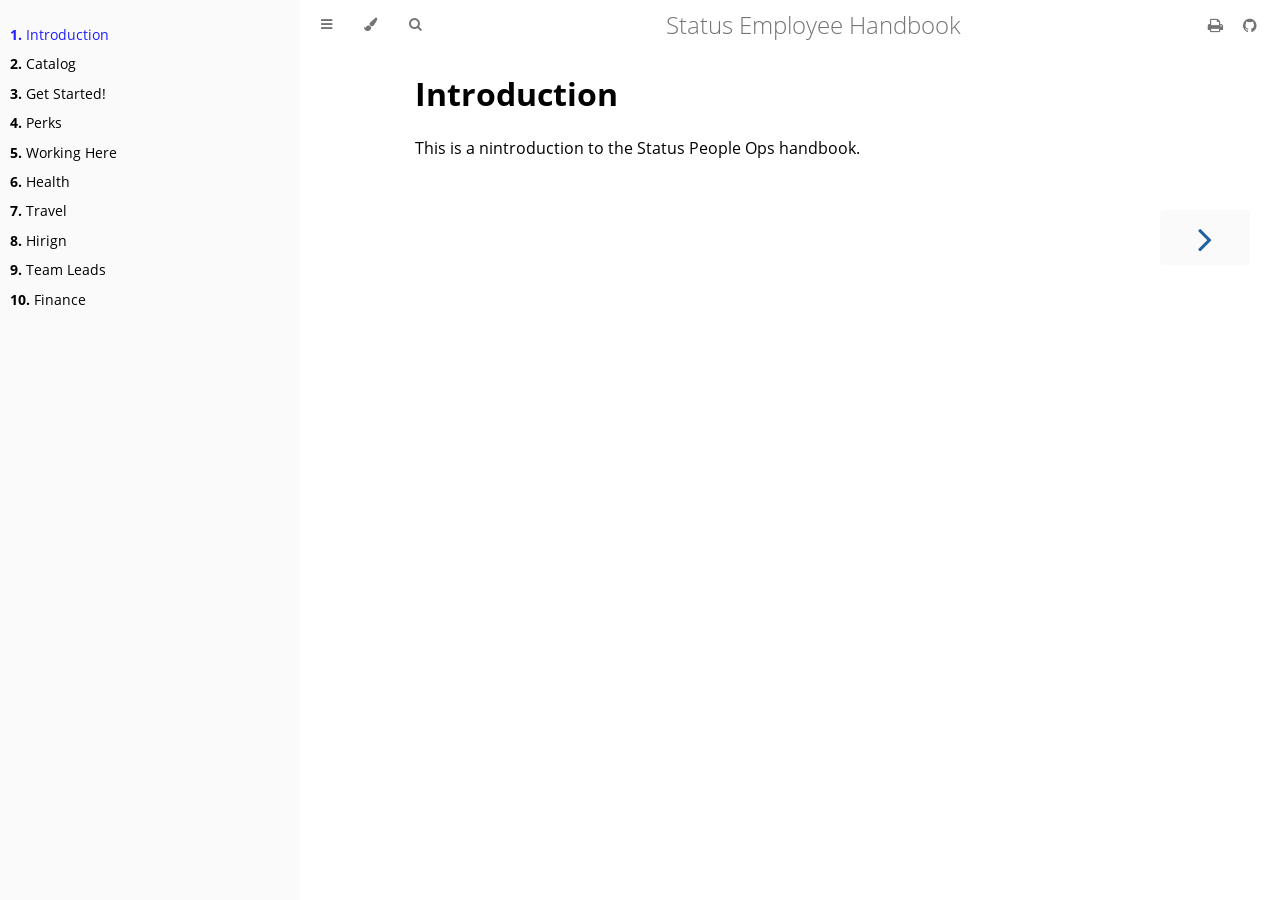
==== index.html @ 5871fd59 "Update documentation" ====
<!DOCTYPE HTML>
<html lang="en" class="sidebar-visible no-js light">
    <head>
        <!-- Book generated using mdBook -->
        <meta charset="UTF-8">
        <title>Introduction - Status Employee Handbook</title>
                

        <!-- Custom HTML head -->
        

        <meta content="text/html; charset=utf-8" http-equiv="Content-Type">
        <meta name="description" content="">
        <meta name="viewport" content="width=device-width, initial-scale=1">
        <meta name="theme-color" content="#ffffff" />

                <link rel="icon" href="favicon.svg">
                        <link rel="shortcut icon" href="favicon.png">
                <link rel="stylesheet" href="css/variables.css">
        <link rel="stylesheet" href="css/general.css">
        <link rel="stylesheet" href="css/chrome.css">
                <link rel="stylesheet" href="css/print.css" media="print">
        
        <!-- Fonts -->
        <link rel="stylesheet" href="FontAwesome/css/font-awesome.css">
                <link rel="stylesheet" href="fonts/fonts.css">
        
        <!-- Highlight.js Stylesheets -->
        <link rel="stylesheet" href="highlight.css">
        <link rel="stylesheet" href="tomorrow-night.css">
        <link rel="stylesheet" href="ayu-highlight.css">

        <!-- Custom theme stylesheets -->
                <link rel="stylesheet" href="custom.css">
        
            </head>
    <body>
        <!-- Provide site root to javascript -->
        <script type="text/javascript">
            var path_to_root = "";
            var default_theme = window.matchMedia("(prefers-color-scheme: dark)").matches ? "navy" : "light";
        </script>

        <!-- Work around some values being stored in localStorage wrapped in quotes -->
        <script type="text/javascript">
            try {
                var theme = localStorage.getItem('mdbook-theme');
                var sidebar = localStorage.getItem('mdbook-sidebar');

                if (theme.startsWith('"') && theme.endsWith('"')) {
                    localStorage.setItem('mdbook-theme', theme.slice(1, theme.length - 1));
                }

                if (sidebar.startsWith('"') && sidebar.endsWith('"')) {
                    localStorage.setItem('mdbook-sidebar', sidebar.slice(1, sidebar.length - 1));
                }
            } catch (e) { }
        </script>

        <!-- Set the theme before any content is loaded, prevents flash -->
        <script type="text/javascript">
            var theme;
            try { theme = localStorage.getItem('mdbook-theme'); } catch(e) { }
            if (theme === null || theme === undefined) { theme = default_theme; }
            var html = document.querySelector('html');
            html.classList.remove('no-js')
            html.classList.remove('light')
            html.classList.add(theme);
            html.classList.add('js');
        </script>

        <!-- Hide / unhide sidebar before it is displayed -->
        <script type="text/javascript">
            var html = document.querySelector('html');
            var sidebar = 'hidden';
            if (document.body.clientWidth >= 1080) {
                try { sidebar = localStorage.getItem('mdbook-sidebar'); } catch(e) { }
                sidebar = sidebar || 'visible';
            }
            html.classList.remove('sidebar-visible');
            html.classList.add("sidebar-" + sidebar);
        </script>

        <nav id="sidebar" class="sidebar" aria-label="Table of contents">
            <div class="sidebar-scrollbox">
                <ol class="chapter"><li class="chapter-item expanded "><a href="index.html" class="active"><strong aria-hidden="true">1.</strong> Introduction</a></li><li class="chapter-item expanded "><a href="catalog.html"><strong aria-hidden="true">2.</strong> Catalog</a></li><li class="chapter-item expanded "><a href="get-started/index.html"><strong aria-hidden="true">3.</strong> Get Started!</a></li><li class="chapter-item expanded "><a href="perks/index.html"><strong aria-hidden="true">4.</strong> Perks</a></li><li class="chapter-item expanded "><a href="working-here/index.html"><strong aria-hidden="true">5.</strong> Working Here</a></li><li class="chapter-item expanded "><a href="health/index.html"><strong aria-hidden="true">6.</strong> Health</a></li><li class="chapter-item expanded "><a href="travel/index.html"><strong aria-hidden="true">7.</strong> Travel</a></li><li class="chapter-item expanded "><a href="hiring/index.html"><strong aria-hidden="true">8.</strong> Hirign</a></li><li class="chapter-item expanded "><a href="team-leads/index.html"><strong aria-hidden="true">9.</strong> Team Leads</a></li><li class="chapter-item expanded "><a href="finance/index.html"><strong aria-hidden="true">10.</strong> Finance</a></li></ol>            </div>
            <div id="sidebar-resize-handle" class="sidebar-resize-handle"></div>
        </nav>

        <div id="page-wrapper" class="page-wrapper">

            <div class="page">
                
                <div id="menu-bar-hover-placeholder"></div>
                <div id="menu-bar" class="menu-bar sticky bordered">
                    <div class="left-buttons">
                        <button id="sidebar-toggle" class="icon-button" type="button" title="Toggle Table of Contents" aria-label="Toggle Table of Contents" aria-controls="sidebar">
                            <i class="fa fa-bars"></i>
                        </button>
                        <button id="theme-toggle" class="icon-button" type="button" title="Change theme" aria-label="Change theme" aria-haspopup="true" aria-expanded="false" aria-controls="theme-list">
                            <i class="fa fa-paint-brush"></i>
                        </button>
                        <ul id="theme-list" class="theme-popup" aria-label="Themes" role="menu">
                            <li role="none"><button role="menuitem" class="theme" id="light">Light (default)</button></li>
                            <li role="none"><button role="menuitem" class="theme" id="rust">Rust</button></li>
                            <li role="none"><button role="menuitem" class="theme" id="coal">Coal</button></li>
                            <li role="none"><button role="menuitem" class="theme" id="navy">Navy</button></li>
                            <li role="none"><button role="menuitem" class="theme" id="ayu">Ayu</button></li>
                        </ul>
                                                <button id="search-toggle" class="icon-button" type="button" title="Search. (Shortkey: s)" aria-label="Toggle Searchbar" aria-expanded="false" aria-keyshortcuts="S" aria-controls="searchbar">
                            <i class="fa fa-search"></i>
                        </button>
                                            </div>

                    <h1 class="menu-title">Status Employee Handbook</h1>

                    <div class="right-buttons">
                                                <a href="print.html" title="Print this book" aria-label="Print this book">
                            <i id="print-button" class="fa fa-print"></i>
                        </a>
                                                                        <a href="https://github.com/status-im/handbook.status.im" title="Git repository" aria-label="Git repository">
                            <i id="git-repository-button" class="fa fa-github"></i>
                        </a>
                                                
                    </div>
                </div>

                                <div id="search-wrapper" class="hidden">
                    <form id="searchbar-outer" class="searchbar-outer">
                        <input type="search" id="searchbar" name="searchbar" placeholder="Search this book ..." aria-controls="searchresults-outer" aria-describedby="searchresults-header">
                    </form>
                    <div id="searchresults-outer" class="searchresults-outer hidden">
                        <div id="searchresults-header" class="searchresults-header"></div>
                        <ul id="searchresults">
                        </ul>
                    </div>
                </div>
                
                <!-- Apply ARIA attributes after the sidebar and the sidebar toggle button are added to the DOM -->
                <script type="text/javascript">
                    document.getElementById('sidebar-toggle').setAttribute('aria-expanded', sidebar === 'visible');
                    document.getElementById('sidebar').setAttribute('aria-hidden', sidebar !== 'visible');
                    Array.from(document.querySelectorAll('#sidebar a')).forEach(function(link) {
                        link.setAttribute('tabIndex', sidebar === 'visible' ? 0 : -1);
                    });
                </script>

                <div id="content" class="content">
                    <main>
                        <h1 id="introduction"><a class="header" href="#introduction">Introduction</a></h1>
<p>This is a nintroduction to the Status People Ops handbook.</p>

                    </main>

                    <nav class="nav-wrapper" aria-label="Page navigation">
                        <!-- Mobile navigation buttons -->
                        
                                                    <a rel="next" href="catalog.html" class="mobile-nav-chapters next" title="Next chapter" aria-label="Next chapter" aria-keyshortcuts="Right">
                                <i class="fa fa-angle-right"></i>
                            </a>
                        
                        <div style="clear: both"></div>
                    </nav>
                </div>
            </div>

            <nav class="nav-wide-wrapper" aria-label="Page navigation">
                
                                    <a rel="next" href="catalog.html" class="nav-chapters next" title="Next chapter" aria-label="Next chapter" aria-keyshortcuts="Right">
                        <i class="fa fa-angle-right"></i>
                    </a>
                            </nav>

        </div>

        
        
        
                <script type="text/javascript">
            window.playground_copyable = true;
        </script>
        
        
                <script src="elasticlunr.min.js" type="text/javascript" charset="utf-8"></script>
        <script src="mark.min.js" type="text/javascript" charset="utf-8"></script>
        <script src="searcher.js" type="text/javascript" charset="utf-8"></script>
        
        <script src="clipboard.min.js" type="text/javascript" charset="utf-8"></script>
        <script src="highlight.js" type="text/javascript" charset="utf-8"></script>
        <script src="book.js" type="text/javascript" charset="utf-8"></script>

        <!-- Custom JS scripts -->
        
        
    </body>
</html>
---- css/variables.css ----
/* Globals */

:root {
    --sidebar-width: 300px;
    --page-padding: 15px;
    --content-max-width: 750px;
    --menu-bar-height: 50px;
}

/* Themes */

.ayu {
    --bg: hsl(210, 25%, 8%);
    --fg: #c5c5c5;

    --sidebar-bg: #14191f;
    --sidebar-fg: #c8c9db;
    --sidebar-non-existant: #5c6773;
    --sidebar-active: #ffb454;
    --sidebar-spacer: #2d334f;

    --scrollbar: var(--sidebar-fg);

    --icons: #737480;
    --icons-hover: #b7b9cc;

    --links: #0096cf;

    --inline-code-color: #ffb454;

    --theme-popup-bg: #14191f;
    --theme-popup-border: #5c6773;
    --theme-hover: #191f26;

    --quote-bg: hsl(226, 15%, 17%);
    --quote-border: hsl(226, 15%, 22%);

    --table-border-color: hsl(210, 25%, 13%);
    --table-header-bg: hsl(210, 25%, 28%);
    --table-alternate-bg: hsl(210, 25%, 11%);

    --searchbar-border-color: #848484;
    --searchbar-bg: #424242;
    --searchbar-fg: #fff;
    --searchbar-shadow-color: #d4c89f;
    --searchresults-header-fg: #666;
    --searchresults-border-color: #888;
    --searchresults-li-bg: #252932;
    --search-mark-bg: #e3b171;
}

.coal {
    --bg: hsl(200, 7%, 8%);
    --fg: #98a3ad;

    --sidebar-bg: #292c2f;
    --sidebar-fg: #a1adb8;
    --sidebar-non-existant: #505254;
    --sidebar-active: #3473ad;
    --sidebar-spacer: #393939;

    --scrollbar: var(--sidebar-fg);

    --icons: #43484d;
    --icons-hover: #b3c0cc;

    --links: #2b79a2;

    --inline-code-color: #c5c8c6;;

    --theme-popup-bg: #141617;
    --theme-popup-border: #43484d;
    --theme-hover: #1f2124;

    --quote-bg: hsl(234, 21%, 18%);
    --quote-border: hsl(234, 21%, 23%);

    --table-border-color: hsl(200, 7%, 13%);
    --table-header-bg: hsl(200, 7%, 28%);
    --table-alternate-bg: hsl(200, 7%, 11%);

    --searchbar-border-color: #aaa;
    --searchbar-bg: #b7b7b7;
    --searchbar-fg: #000;
    --searchbar-shadow-color: #aaa;
    --searchresults-header-fg: #666;
    --searchresults-border-color: #98a3ad;
    --searchresults-li-bg: #2b2b2f;
    --search-mark-bg: #355c7d;
}

.light {
    --bg: hsl(0, 0%, 100%);
    --fg: hsl(0, 0%, 0%);

    --sidebar-bg: #fafafa;
    --sidebar-fg: hsl(0, 0%, 0%);
    --sidebar-non-existant: #aaaaaa;
    --sidebar-active: #1f1fff;
    --sidebar-spacer: #f4f4f4;

    --scrollbar: #8F8F8F;

    --icons: #747474;
    --icons-hover: #000000;

    --links: #20609f;

    --inline-code-color: #301900;

    --theme-popup-bg: #fafafa;
    --theme-popup-border: #cccccc;
    --theme-hover: #e6e6e6;

    --quote-bg: hsl(197, 37%, 96%);
    --quote-border: hsl(197, 37%, 91%);

    --table-border-color: hsl(0, 0%, 95%);
    --table-header-bg: hsl(0, 0%, 80%);
    --table-alternate-bg: hsl(0, 0%, 97%);

    --searchbar-border-color: #aaa;
    --searchbar-bg: #fafafa;
    --searchbar-fg: #000;
    --searchbar-shadow-color: #aaa;
    --searchresults-header-fg: #666;
    --searchresults-border-color: #888;
    --searchresults-li-bg: #e4f2fe;
    --search-mark-bg: #a2cff5;
}

.navy {
    --bg: hsl(226, 23%, 11%);
    --fg: #bcbdd0;

    --sidebar-bg: #282d3f;
    --sidebar-fg: #c8c9db;
    --sidebar-non-existant: #505274;
    --sidebar-active: #2b79a2;
    --sidebar-spacer: #2d334f;

    --scrollbar: var(--sidebar-fg);

    --icons: #737480;
    --icons-hover: #b7b9cc;

    --links: #2b79a2;

    --inline-code-color: #c5c8c6;;

    --theme-popup-bg: #161923;
    --theme-popup-border: #737480;
    --theme-hover: #282e40;

    --quote-bg: hsl(226, 15%, 17%);
    --quote-border: hsl(226, 15%, 22%);

    --table-border-color: hsl(226, 23%, 16%);
    --table-header-bg: hsl(226, 23%, 31%);
    --table-alternate-bg: hsl(226, 23%, 14%);

    --searchbar-border-color: #aaa;
    --searchbar-bg: #aeaec6;
    --searchbar-fg: #000;
    --searchbar-shadow-color: #aaa;
    --searchresults-header-fg: #5f5f71;
    --searchresults-border-color: #5c5c68;
    --searchresults-li-bg: #242430;
    --search-mark-bg: #a2cff5;
}

.rust {
    --bg: hsl(60, 9%, 87%);
    --fg: #262625;

    --sidebar-bg: #3b2e2a;
    --sidebar-fg: #c8c9db;
    --sidebar-non-existant: #505254;
    --sidebar-active: #e69f67;
    --sidebar-spacer: #45373a;

    --scrollbar: var(--sidebar-fg);

    --icons: #737480;
    --icons-hover: #262625;

    --links: #2b79a2;

    --inline-code-color: #6e6b5e;

    --theme-popup-bg: #e1e1db;
    --theme-popup-border: #b38f6b;
    --theme-hover: #99908a;

    --quote-bg: hsl(60, 5%, 75%);
    --quote-border: hsl(60, 5%, 70%);

    --table-border-color: hsl(60, 9%, 82%);
    --table-header-bg: #b3a497;
    --table-alternate-bg: hsl(60, 9%, 84%);

    --searchbar-border-color: #aaa;
    --searchbar-bg: #fafafa;
    --searchbar-fg: #000;
    --searchbar-shadow-color: #aaa;
    --searchresults-header-fg: #666;
    --searchresults-border-color: #888;
    --searchresults-li-bg: #dec2a2;
    --search-mark-bg: #e69f67;
}

@media (prefers-color-scheme: dark) {
    .light.no-js {
        --bg: hsl(200, 7%, 8%);
        --fg: #98a3ad;

        --sidebar-bg: #292c2f;
        --sidebar-fg: #a1adb8;
        --sidebar-non-existant: #505254;
        --sidebar-active: #3473ad;
        --sidebar-spacer: #393939;

        --scrollbar: var(--sidebar-fg);

        --icons: #43484d;
        --icons-hover: #b3c0cc;

        --links: #2b79a2;

        --inline-code-color: #c5c8c6;;

        --theme-popup-bg: #141617;
        --theme-popup-border: #43484d;
        --theme-hover: #1f2124;

        --quote-bg: hsl(234, 21%, 18%);
        --quote-border: hsl(234, 21%, 23%);

        --table-border-color: hsl(200, 7%, 13%);
        --table-header-bg: hsl(200, 7%, 28%);
        --table-alternate-bg: hsl(200, 7%, 11%);

        --searchbar-border-color: #aaa;
        --searchbar-bg: #b7b7b7;
        --searchbar-fg: #000;
        --searchbar-shadow-color: #aaa;
        --searchresults-header-fg: #666;
        --searchresults-border-color: #98a3ad;
        --searchresults-li-bg: #2b2b2f;
        --search-mark-bg: #355c7d;
    }
}
---- css/general.css ----
/* Base styles and content styles */

@import 'variables.css';

:root {
    /* Browser default font-size is 16px, this way 1 rem = 10px */
    font-size: 62.5%;
}

html {
    font-family: "Open Sans", sans-serif;
    color: var(--fg);
    background-color: var(--bg);
    text-size-adjust: none;
}

body {
    margin: 0;
    font-size: 1.6rem;
    overflow-x: hidden;
}

code {
    font-family: "Source Code Pro", Consolas, "Ubuntu Mono", Menlo, "DejaVu Sans Mono", monospace, monospace !important;
    font-size: 0.875em; /* please adjust the ace font size accordingly in editor.js */
}

/* Don't change font size in headers. */
h1 code, h2 code, h3 code, h4 code, h5 code, h6 code {
    font-size: unset;
}

.left { float: left; }
.right { float: right; }
.boring { opacity: 0.6; }
.hide-boring .boring { display: none; }
.hidden { display: none !important; }

h2, h3 { margin-top: 2.5em; }
h4, h5 { margin-top: 2em; }

.header + .header h3,
.header + .header h4,
.header + .header h5 {
    margin-top: 1em;
}

h1:target::before,
h2:target::before,
h3:target::before,
h4:target::before,
h5:target::before,
h6:target::before {
    display: inline-block;
    content: "»";
    margin-left: -30px;
    width: 30px;
}

/* This is broken on Safari as of version 14, but is fixed
   in Safari Technology Preview 117 which I think will be Safari 14.2.
   https://bugs.webkit.org/show_bug.cgi?id=218076
*/
:target {
    scroll-margin-top: calc(var(--menu-bar-height) + 0.5em);
}

.page {
    outline: 0;
    padding: 0 var(--page-padding);
    margin-top: calc(0px - var(--menu-bar-height)); /* Compensate for the #menu-bar-hover-placeholder */
}
.page-wrapper {
    box-sizing: border-box;
}
.js:not(.sidebar-resizing) .page-wrapper {
    transition: margin-left 0.3s ease, transform 0.3s ease; /* Animation: slide away */
}

.content {
    overflow-y: auto;
    padding: 0 15px;
    padding-bottom: 50px;
}
.content main {
    margin-left: auto;
    margin-right: auto;
    max-width: var(--content-max-width);
}
.content p { line-height: 1.45em; }
.content ol { line-height: 1.45em; }
.content ul { line-height: 1.45em; }
.content a { text-decoration: none; }
.content a:hover { text-decoration: underline; }
.content img, .content video { max-width: 100%; }
.content .header:link,
.content .header:visited {
    color: var(--fg);
}
.content .header:link,
.content .header:visited:hover {
    text-decoration: none;
}

table {
    margin: 0 auto;
    border-collapse: collapse;
}
table td {
    padding: 3px 20px;
    border: 1px var(--table-border-color) solid;
}
table thead {
    background: var(--table-header-bg);
}
table thead td {
    font-weight: 700;
    border: none;
}
table thead th {
    padding: 3px 20px;
}
table thead tr {
    border: 1px var(--table-header-bg) solid;
}
/* Alternate background colors for rows */
table tbody tr:nth-child(2n) {
    background: var(--table-alternate-bg);
}


blockquote {
    margin: 20px 0;
    padding: 0 20px;
    color: var(--fg);
    background-color: var(--quote-bg);
    border-top: .1em solid var(--quote-border);
    border-bottom: .1em solid var(--quote-border);
}


:not(.footnote-definition) + .footnote-definition,
.footnote-definition + :not(.footnote-definition) {
    margin-top: 2em;
}
.footnote-definition {
    font-size: 0.9em;
    margin: 0.5em 0;
}
.footnote-definition p {
    display: inline;
}

.tooltiptext {
    position: absolute;
    visibility: hidden;
    color: #fff;
    background-color: #333;
    transform: translateX(-50%); /* Center by moving tooltip 50% of its width left */
    left: -8px; /* Half of the width of the icon */
    top: -35px;
    font-size: 0.8em;
    text-align: center;
    border-radius: 6px;
    padding: 5px 8px;
    margin: 5px;
    z-index: 1000;
}
.tooltipped .tooltiptext {
    visibility: visible;
}

.chapter li.part-title {
    color: var(--sidebar-fg);
    margin: 5px 0px;
    font-weight: bold;
}

.result-no-output {
    font-style: italic;
}
---- css/chrome.css ----
/* CSS for UI elements (a.k.a. chrome) */

@import 'variables.css';

::-webkit-scrollbar {
    background: var(--bg);
}
::-webkit-scrollbar-thumb {
    background: var(--scrollbar);
}
html {
    scrollbar-color: var(--scrollbar) var(--bg);
}
#searchresults a,
.content a:link,
a:visited,
a > .hljs {
    color: var(--links);
}

/* Menu Bar */

#menu-bar,
#menu-bar-hover-placeholder {
    z-index: 101;
    margin: auto calc(0px - var(--page-padding));
}
#menu-bar {
    position: relative;
    display: flex;
    flex-wrap: wrap;
    background-color: var(--bg);
    border-bottom-color: var(--bg);
    border-bottom-width: 1px;
    border-bottom-style: solid;
}
#menu-bar.sticky,
.js #menu-bar-hover-placeholder:hover + #menu-bar,
.js #menu-bar:hover,
.js.sidebar-visible #menu-bar {
    position: -webkit-sticky;
    position: sticky;
    top: 0 !important;
}
#menu-bar-hover-placeholder {
    position: sticky;
    position: -webkit-sticky;
    top: 0;
    height: var(--menu-bar-height);
}
#menu-bar.bordered {
    border-bottom-color: var(--table-border-color);
}
#menu-bar i, #menu-bar .icon-button {
    position: relative;
    padding: 0 8px;
    z-index: 10;
    line-height: var(--menu-bar-height);
    cursor: pointer;
    transition: color 0.5s;
}
@media only screen and (max-width: 420px) {
    #menu-bar i, #menu-bar .icon-button {
        padding: 0 5px;
    }
}

.icon-button {
    border: none;
    background: none;
    padding: 0;
    color: inherit;
}
.icon-button i {
    margin: 0;
}

.right-buttons {
    margin: 0 15px;
}
.right-buttons a {
    text-decoration: none;
}

.left-buttons {
    display: flex;
    margin: 0 5px;
}
.no-js .left-buttons {
    display: none;
}

.menu-title {
    display: inline-block;
    font-weight: 200;
    font-size: 2.4rem;
    line-height: var(--menu-bar-height);
    text-align: center;
    margin: 0;
    flex: 1;
    white-space: nowrap;
    overflow: hidden;
    text-overflow: ellipsis;
}
.js .menu-title {
    cursor: pointer;
}

.menu-bar,
.menu-bar:visited,
.nav-chapters,
.nav-chapters:visited,
.mobile-nav-chapters,
.mobile-nav-chapters:visited,
.menu-bar .icon-button,
.menu-bar a i {
    color: var(--icons);
}

.menu-bar i:hover,
.menu-bar .icon-button:hover,
.nav-chapters:hover,
.mobile-nav-chapters i:hover {
    color: var(--icons-hover);
}

/* Nav Icons */

.nav-chapters {
    font-size: 2.5em;
    text-align: center;
    text-decoration: none;

    position: fixed;
    top: 0;
    bottom: 0;
    margin: 0;
    max-width: 150px;
    min-width: 90px;

    display: flex;
    justify-content: center;
    align-content: center;
    flex-direction: column;

    transition: color 0.5s, background-color 0.5s;
}

.nav-chapters:hover {
    text-decoration: none;
    background-color: var(--theme-hover);
    transition: background-color 0.15s, color 0.15s;
}

.nav-wrapper {
    margin-top: 50px;
    display: none;
}

.mobile-nav-chapters {
    font-size: 2.5em;
    text-align: center;
    text-decoration: none;
    width: 90px;
    border-radius: 5px;
    background-color: var(--sidebar-bg);
}

.previous {
    float: left;
}

.next {
    float: right;
    right: var(--page-padding);
}

@media only screen and (max-width: 1080px) {
    .nav-wide-wrapper { display: none; }
    .nav-wrapper { display: block; }
}

@media only screen and (max-width: 1380px) {
    .sidebar-visible .nav-wide-wrapper { display: none; }
    .sidebar-visible .nav-wrapper { display: block; }
}

/* Inline code */

:not(pre) > .hljs {
    display: inline;
    padding: 0.1em 0.3em;
    border-radius: 3px;
}

:not(pre):not(a) > .hljs {
    color: var(--inline-code-color);
    overflow-x: initial;
}

a:hover > .hljs {
    text-decoration: underline;
}

pre {
    position: relative;
}
pre > .buttons {
    position: absolute;
    z-index: 100;
    right: 5px;
    top: 5px;

    color: var(--sidebar-fg);
    cursor: pointer;
}
pre > .buttons :hover {
    color: var(--sidebar-active);
}
pre > .buttons i {
    margin-left: 8px;
}
pre > .buttons button {
    color: inherit;
    background: transparent;
    border: none;
    cursor: inherit;
}
pre > .result {
    margin-top: 10px;
}

/* Search */

#searchresults a {
    text-decoration: none;
}

mark {
    border-radius: 2px;
    padding: 0 3px 1px 3px;
    margin: 0 -3px -1px -3px;
    background-color: var(--search-mark-bg);
    transition: background-color 300ms linear;
    cursor: pointer;
}

mark.fade-out {
    background-color: rgba(0,0,0,0) !important;
    cursor: auto;
}

.searchbar-outer {
    margin-left: auto;
    margin-right: auto;
    max-width: var(--content-max-width);
}

#searchbar {
    width: 100%;
    margin: 5px auto 0px auto;
    padding: 10px 16px;
    transition: box-shadow 300ms ease-in-out;
    border: 1px solid var(--searchbar-border-color);
    border-radius: 3px;
    background-color: var(--searchbar-bg);
    color: var(--searchbar-fg);
}
#searchbar:focus,
#searchbar.active {
    box-shadow: 0 0 3px var(--searchbar-shadow-color);
}

.searchresults-header {
    font-weight: bold;
    font-size: 1em;
    padding: 18px 0 0 5px;
    color: var(--searchresults-header-fg);
}

.searchresults-outer {
    margin-left: auto;
    margin-right: auto;
    max-width: var(--content-max-width);
    border-bottom: 1px dashed var(--searchresults-border-color);
}

ul#searchresults {
    list-style: none;
    padding-left: 20px;
}
ul#searchresults li {
    margin: 10px 0px;
    padding: 2px;
    border-radius: 2px;
}
ul#searchresults li.focus {
    background-color: var(--searchresults-li-bg);
}
ul#searchresults span.teaser {
    display: block;
    clear: both;
    margin: 5px 0 0 20px;
    font-size: 0.8em;
}
ul#searchresults span.teaser em {
    font-weight: bold;
    font-style: normal;
}

/* Sidebar */

.sidebar {
    position: fixed;
    left: 0;
    top: 0;
    bottom: 0;
    width: var(--sidebar-width);
    font-size: 0.875em;
    box-sizing: border-box;
    -webkit-overflow-scrolling: touch;
    overscroll-behavior-y: contain;
    background-color: var(--sidebar-bg);
    color: var(--sidebar-fg);
}
.sidebar-resizing {
    -moz-user-select: none;
    -webkit-user-select: none;
    -ms-user-select: none;
    user-select: none;
}
.js:not(.sidebar-resizing) .sidebar {
    transition: transform 0.3s; /* Animation: slide away */
}
.sidebar code {
    line-height: 2em;
}
.sidebar .sidebar-scrollbox {
    overflow-y: auto;
    position: absolute;
    top: 0;
    bottom: 0;
    left: 0;
    right: 0;
    padding: 10px 10px;
}
.sidebar .sidebar-resize-handle {
    position: absolute;
    cursor: col-resize;
    width: 0;
    right: 0;
    top: 0;
    bottom: 0;
}
.js .sidebar .sidebar-resize-handle {
    cursor: col-resize;
    width: 5px;
}
.sidebar-hidden .sidebar {
    transform: translateX(calc(0px - var(--sidebar-width)));
}
.sidebar::-webkit-scrollbar {
    background: var(--sidebar-bg);
}
.sidebar::-webkit-scrollbar-thumb {
    background: var(--scrollbar);
}

.sidebar-visible .page-wrapper {
    transform: translateX(var(--sidebar-width));
}
@media only screen and (min-width: 620px) {
    .sidebar-visible .page-wrapper {
        transform: none;
        margin-left: var(--sidebar-width);
    }
}

.chapter {
    list-style: none outside none;
    padding-left: 0;
    line-height: 2.2em;
}

.chapter ol {
    width: 100%;
}

.chapter li {
    display: flex;
    color: var(--sidebar-non-existant);
}
.chapter li a {
    display: block;
    padding: 0;
    text-decoration: none;
    color: var(--sidebar-fg);
}

.chapter li a:hover {
    color: var(--sidebar-active);
}

.chapter li a.active {
    color: var(--sidebar-active);
}

.chapter li > a.toggle {
    cursor: pointer;
    display: block;
    margin-left: auto;
    padding: 0 10px;
    user-select: none;
    opacity: 0.68;
}

.chapter li > a.toggle div {
    transition: transform 0.5s;
}

/* collapse the section */
.chapter li:not(.expanded) + li > ol {
    display: none;
}

.chapter li.chapter-item {
    line-height: 1.5em;
    margin-top: 0.6em;
}

.chapter li.expanded > a.toggle div {
    transform: rotate(90deg);
}

.spacer {
    width: 100%;
    height: 3px;
    margin: 5px 0px;
}
.chapter .spacer {
    background-color: var(--sidebar-spacer);
}

@media (-moz-touch-enabled: 1), (pointer: coarse) {
    .chapter li a { padding: 5px 0; }
    .spacer { margin: 10px 0; }
}

.section {
    list-style: none outside none;
    padding-left: 20px;
    line-height: 1.9em;
}

/* Theme Menu Popup */

.theme-popup {
    position: absolute;
    left: 10px;
    top: var(--menu-bar-height);
    z-index: 1000;
    border-radius: 4px;
    font-size: 0.7em;
    color: var(--fg);
    background: var(--theme-popup-bg);
    border: 1px solid var(--theme-popup-border);
    margin: 0;
    padding: 0;
    list-style: none;
    display: none;
}
.theme-popup .default {
    color: var(--icons);
}
.theme-popup .theme {
    width: 100%;
    border: 0;
    margin: 0;
    padding: 2px 10px;
    line-height: 25px;
    white-space: nowrap;
    text-align: left;
    cursor: pointer;
    color: inherit;
    background: inherit;
    font-size: inherit;
}
.theme-popup .theme:hover {
    background-color: var(--theme-hover);
}
.theme-popup .theme:hover:first-child,
.theme-popup .theme:hover:last-child {
    border-top-left-radius: inherit;
    border-top-right-radius: inherit;
}
---- css/print.css ----
#sidebar,
#menu-bar,
.nav-chapters,
.mobile-nav-chapters {
    display: none;
}

#page-wrapper.page-wrapper {
    transform: none;
    margin-left: 0px;
    overflow-y: initial;
}

#content {
    max-width: none;
    margin: 0;
    padding: 0;
}

.page {
    overflow-y: initial;
}

code {
    background-color: #666666;
    border-radius: 5px;

    /* Force background to be printed in Chrome */
    -webkit-print-color-adjust: exact;
}

pre > .buttons {
    z-index: 2;
}

a, a:visited, a:active, a:hover {
    color: #4183c4;
    text-decoration: none;
}

h1, h2, h3, h4, h5, h6 {
    page-break-inside: avoid;
    page-break-after: avoid;
}

pre, code {
    page-break-inside: avoid;
    white-space: pre-wrap;
}

.fa {
    display: none !important;
}
---- fonts/fonts.css ----
/* Open Sans is licensed under the Apache License, Version 2.0. See http://www.apache.org/licenses/LICENSE-2.0 */
/* Source Code Pro is under the Open Font License. See https://scripts.sil.org/cms/scripts/page.php?site_id=nrsi&id=OFL */

/* open-sans-300 - latin_vietnamese_latin-ext_greek-ext_greek_cyrillic-ext_cyrillic */
@font-face {
  font-family: 'Open Sans';
  font-style: normal;
  font-weight: 300;
  src: local('Open Sans Light'), local('OpenSans-Light'),
       url('open-sans-v17-all-charsets-300.woff2') format('woff2');
}

/* open-sans-300italic - latin_vietnamese_latin-ext_greek-ext_greek_cyrillic-ext_cyrillic */
@font-face {
  font-family: 'Open Sans';
  font-style: italic;
  font-weight: 300;
  src: local('Open Sans Light Italic'), local('OpenSans-LightItalic'),
       url('open-sans-v17-all-charsets-300italic.woff2') format('woff2');
}

/* open-sans-regular - latin_vietnamese_latin-ext_greek-ext_greek_cyrillic-ext_cyrillic */
@font-face {
  font-family: 'Open Sans';
  font-style: normal;
  font-weight: 400;
  src: local('Open Sans Regular'), local('OpenSans-Regular'),
       url('open-sans-v17-all-charsets-regular.woff2') format('woff2');
}

/* open-sans-italic - latin_vietnamese_latin-ext_greek-ext_greek_cyrillic-ext_cyrillic */
@font-face {
  font-family: 'Open Sans';
  font-style: italic;
  font-weight: 400;
  src: local('Open Sans Italic'), local('OpenSans-Italic'),
       url('open-sans-v17-all-charsets-italic.woff2') format('woff2');
}

/* open-sans-600 - latin_vietnamese_latin-ext_greek-ext_greek_cyrillic-ext_cyrillic */
@font-face {
  font-family: 'Open Sans';
  font-style: normal;
  font-weight: 600;
  src: local('Open Sans SemiBold'), local('OpenSans-SemiBold'),
       url('open-sans-v17-all-charsets-600.woff2') format('woff2');
}

/* open-sans-600italic - latin_vietnamese_latin-ext_greek-ext_greek_cyrillic-ext_cyrillic */
@font-face {
  font-family: 'Open Sans';
  font-style: italic;
  font-weight: 600;
  src: local('Open Sans SemiBold Italic'), local('OpenSans-SemiBoldItalic'),
       url('open-sans-v17-all-charsets-600italic.woff2') format('woff2');
}

/* open-sans-700 - latin_vietnamese_latin-ext_greek-ext_greek_cyrillic-ext_cyrillic */
@font-face {
  font-family: 'Open Sans';
  font-style: normal;
  font-weight: 700;
  src: local('Open Sans Bold'), local('OpenSans-Bold'),
       url('open-sans-v17-all-charsets-700.woff2') format('woff2');
}

/* open-sans-700italic - latin_vietnamese_latin-ext_greek-ext_greek_cyrillic-ext_cyrillic */
@font-face {
  font-family: 'Open Sans';
  font-style: italic;
  font-weight: 700;
  src: local('Open Sans Bold Italic'), local('OpenSans-BoldItalic'),
       url('open-sans-v17-all-charsets-700italic.woff2') format('woff2');
}

/* open-sans-800 - latin_vietnamese_latin-ext_greek-ext_greek_cyrillic-ext_cyrillic */
@font-face {
  font-family: 'Open Sans';
  font-style: normal;
  font-weight: 800;
  src: local('Open Sans ExtraBold'), local('OpenSans-ExtraBold'),
       url('open-sans-v17-all-charsets-800.woff2') format('woff2');
}

/* open-sans-800italic - latin_vietnamese_latin-ext_greek-ext_greek_cyrillic-ext_cyrillic */
@font-face {
  font-family: 'Open Sans';
  font-style: italic;
  font-weight: 800;
  src: local('Open Sans ExtraBold Italic'), local('OpenSans-ExtraBoldItalic'),
       url('open-sans-v17-all-charsets-800italic.woff2') format('woff2');
}

/* source-code-pro-500 - latin_vietnamese_latin-ext_greek_cyrillic-ext_cyrillic */
@font-face {
  font-family: 'Source Code Pro';
  font-style: normal;
  font-weight: 500;
  src: url('source-code-pro-v11-all-charsets-500.woff2') format('woff2');
}
---- highlight.css ----
/*
 * An increased contrast highlighting scheme loosely based on the
 * "Base16 Atelier Dune Light" theme by Bram de Haan
 * (http://atelierbram.github.io/syntax-highlighting/atelier-schemes/dune)
 * Original Base16 color scheme by Chris Kempson
 * (https://github.com/chriskempson/base16)
 */

/* Comment */
.hljs-comment,
.hljs-quote {
  color: #575757;
}

/* Red */
.hljs-variable,
.hljs-template-variable,
.hljs-attribute,
.hljs-tag,
.hljs-name,
.hljs-regexp,
.hljs-link,
.hljs-name,
.hljs-selector-id,
.hljs-selector-class {
  color: #d70025;
}

/* Orange */
.hljs-number,
.hljs-meta,
.hljs-built_in,
.hljs-builtin-name,
.hljs-literal,
.hljs-type,
.hljs-params {
  color: #b21e00;
}

/* Green */
.hljs-string,
.hljs-symbol,
.hljs-bullet {
  color: #008200;
}

/* Blue */
.hljs-title,
.hljs-section {
  color: #0030f2;
}

/* Purple */
.hljs-keyword,
.hljs-selector-tag {
  color: #9d00ec;
}

.hljs {
  display: block;
  overflow-x: auto;
  background: #f6f7f6;
  color: #000;
  padding: 0.5em;
}

.hljs-emphasis {
  font-style: italic;
}

.hljs-strong {
  font-weight: bold;
}

.hljs-addition {
  color: #22863a;
  background-color: #f0fff4;
}

.hljs-deletion {
  color: #b31d28;
  background-color: #ffeef0;
}
---- tomorrow-night.css ----
/* Tomorrow Night Theme */
/* http://jmblog.github.com/color-themes-for-google-code-highlightjs */
/* Original theme - https://github.com/chriskempson/tomorrow-theme */
/* http://jmblog.github.com/color-themes-for-google-code-highlightjs */

/* Tomorrow Comment */
.hljs-comment {
  color: #969896;
}

/* Tomorrow Red */
.hljs-variable,
.hljs-attribute,
.hljs-tag,
.hljs-regexp,
.ruby .hljs-constant,
.xml .hljs-tag .hljs-title,
.xml .hljs-pi,
.xml .hljs-doctype,
.html .hljs-doctype,
.css .hljs-id,
.css .hljs-class,
.css .hljs-pseudo {
  color: #cc6666;
}

/* Tomorrow Orange */
.hljs-number,
.hljs-preprocessor,
.hljs-pragma,
.hljs-built_in,
.hljs-literal,
.hljs-params,
.hljs-constant {
  color: #de935f;
}

/* Tomorrow Yellow */
.ruby .hljs-class .hljs-title,
.css .hljs-rule .hljs-attribute {
  color: #f0c674;
}

/* Tomorrow Green */
.hljs-string,
.hljs-value,
.hljs-inheritance,
.hljs-header,
.hljs-name,
.ruby .hljs-symbol,
.xml .hljs-cdata {
  color: #b5bd68;
}

/* Tomorrow Aqua */
.hljs-title,
.css .hljs-hexcolor {
  color: #8abeb7;
}

/* Tomorrow Blue */
.hljs-function,
.python .hljs-decorator,
.python .hljs-title,
.ruby .hljs-function .hljs-title,
.ruby .hljs-title .hljs-keyword,
.perl .hljs-sub,
.javascript .hljs-title,
.coffeescript .hljs-title {
  color: #81a2be;
}

/* Tomorrow Purple */
.hljs-keyword,
.javascript .hljs-function {
  color: #b294bb;
}

.hljs {
  display: block;
  overflow-x: auto;
  background: #1d1f21;
  color: #c5c8c6;
  padding: 0.5em;
  -webkit-text-size-adjust: none;
}

.coffeescript .javascript,
.javascript .xml,
.tex .hljs-formula,
.xml .javascript,
.xml .vbscript,
.xml .css,
.xml .hljs-cdata {
  opacity: 0.5;
}

.hljs-addition {
  color: #718c00;
}

.hljs-deletion {
  color: #c82829;
}
---- ayu-highlight.css ----
/*
Based off of the Ayu theme
Original by Dempfi (https://github.com/dempfi/ayu)
*/

.hljs {
  display: block;
  overflow-x: auto;
  background: #191f26;
  color: #e6e1cf;
  padding: 0.5em;
}

.hljs-comment,
.hljs-quote {
  color: #5c6773;
  font-style: italic;
}

.hljs-variable,
.hljs-template-variable,
.hljs-attribute,
.hljs-attr,
.hljs-regexp,
.hljs-link,
.hljs-selector-id,
.hljs-selector-class {
  color: #ff7733;
}

.hljs-number,
.hljs-meta,
.hljs-builtin-name,
.hljs-literal,
.hljs-type,
.hljs-params {
  color: #ffee99;
}

.hljs-string,
.hljs-bullet {
  color: #b8cc52;
}

.hljs-title,
.hljs-built_in,
.hljs-section {
  color: #ffb454;
}

.hljs-keyword,
.hljs-selector-tag,
.hljs-symbol {
  color: #ff7733;
}

.hljs-name {
    color: #36a3d9;
}

.hljs-tag {
    color: #00568d;
}

.hljs-emphasis {
  font-style: italic;
}

.hljs-strong {
  font-weight: bold;
}

.hljs-addition {
  color: #91b362;
}

.hljs-deletion {
  color: #d96c75;
}
---- custom.css ----
/* Placeholder for custom page-wide CSS. */
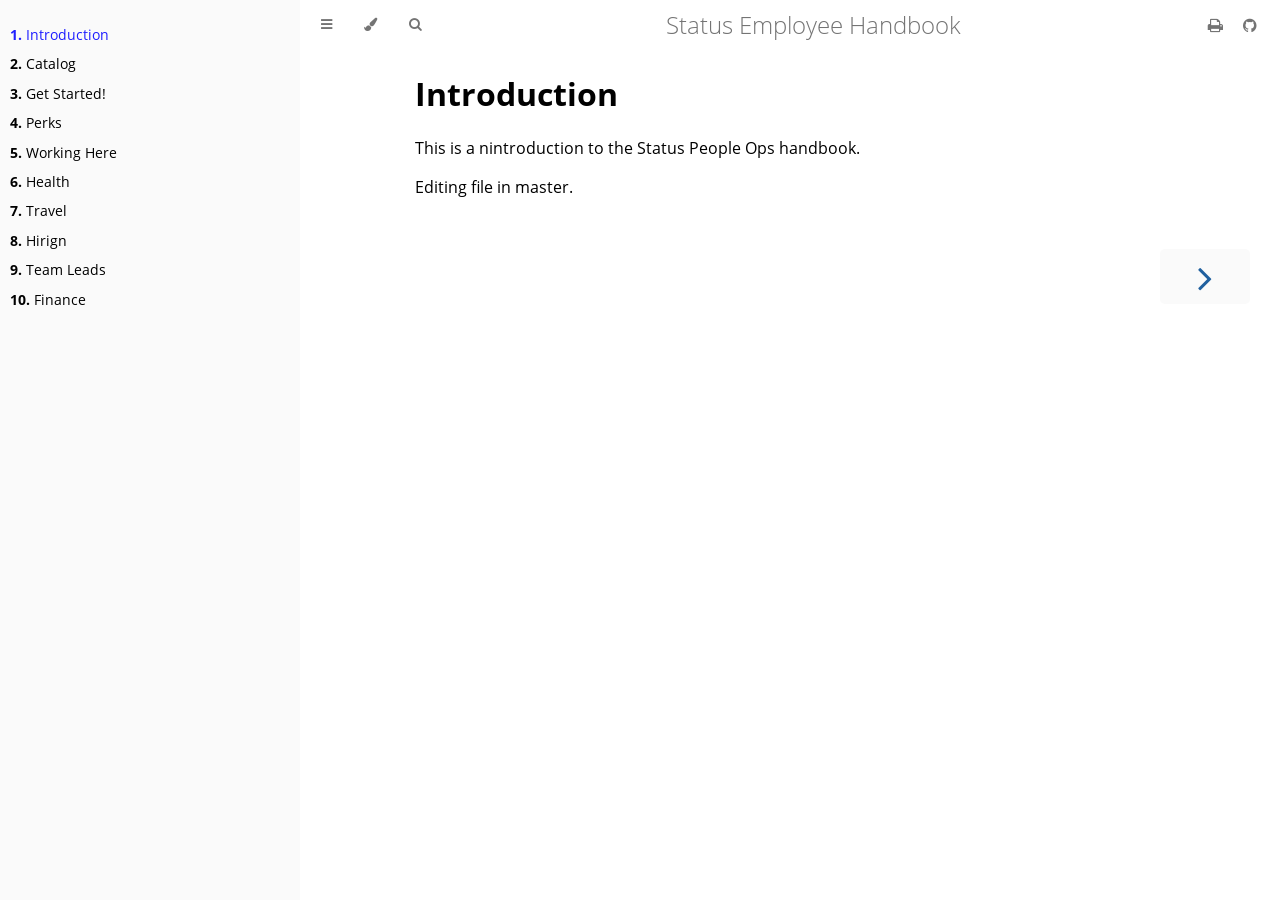
==== commit eeb5bcd6: "Update documentation" ====
--- a/index.html
+++ b/index.html
@@ -149,6 +149,7 @@
                     <main>
                         <h1 id="introduction"><a class="header" href="#introduction">Introduction</a></h1>
 <p>This is a nintroduction to the Status People Ops handbook.</p>
+<p>Editing file in master.</p>
 
                     </main>
 
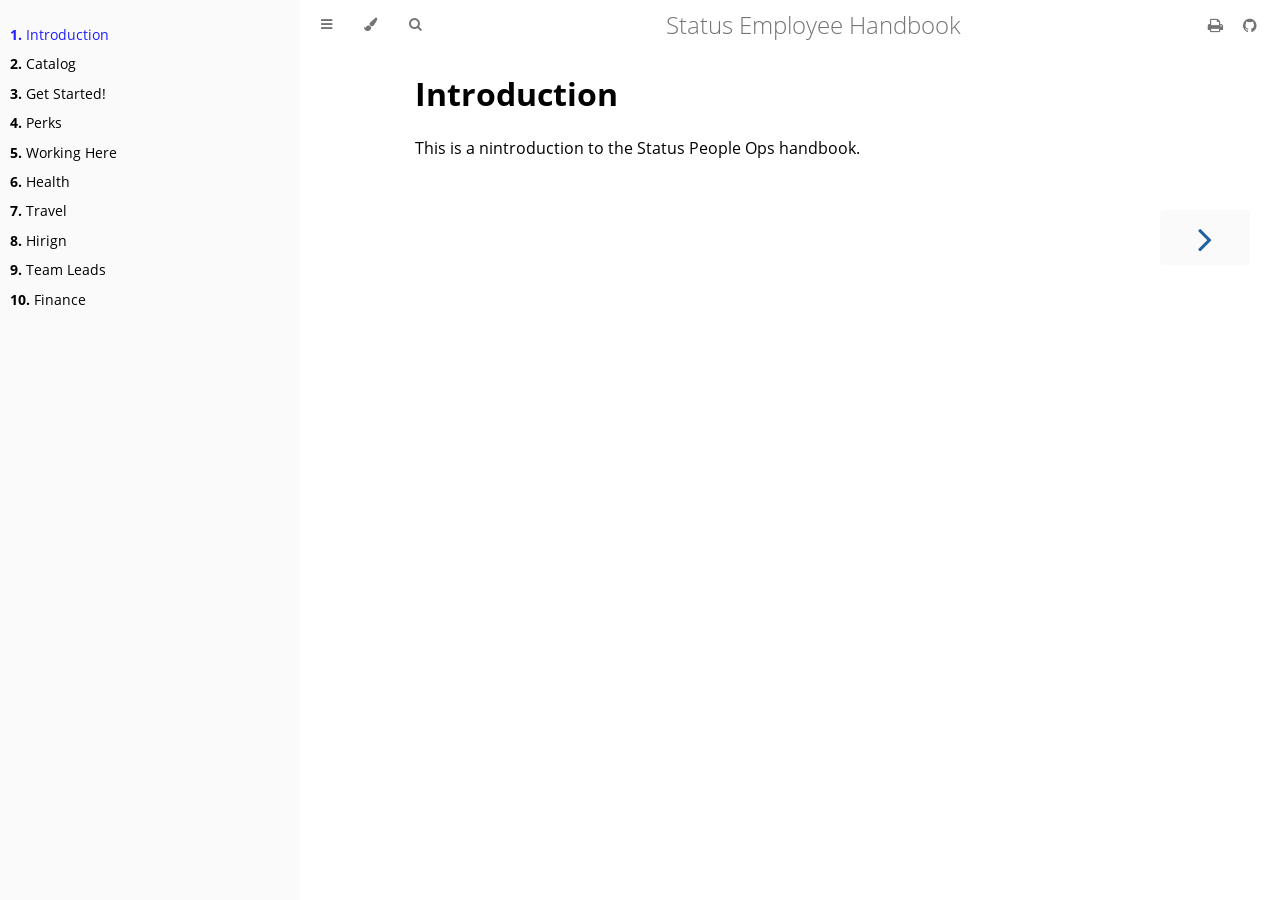
==== commit bde0a112: "Update documentation" ====
--- a/index.html
+++ b/index.html
@@ -149,7 +149,6 @@
                     <main>
                         <h1 id="introduction"><a class="header" href="#introduction">Introduction</a></h1>
 <p>This is a nintroduction to the Status People Ops handbook.</p>
-<p>Editing file in master.</p>
 
                     </main>
 
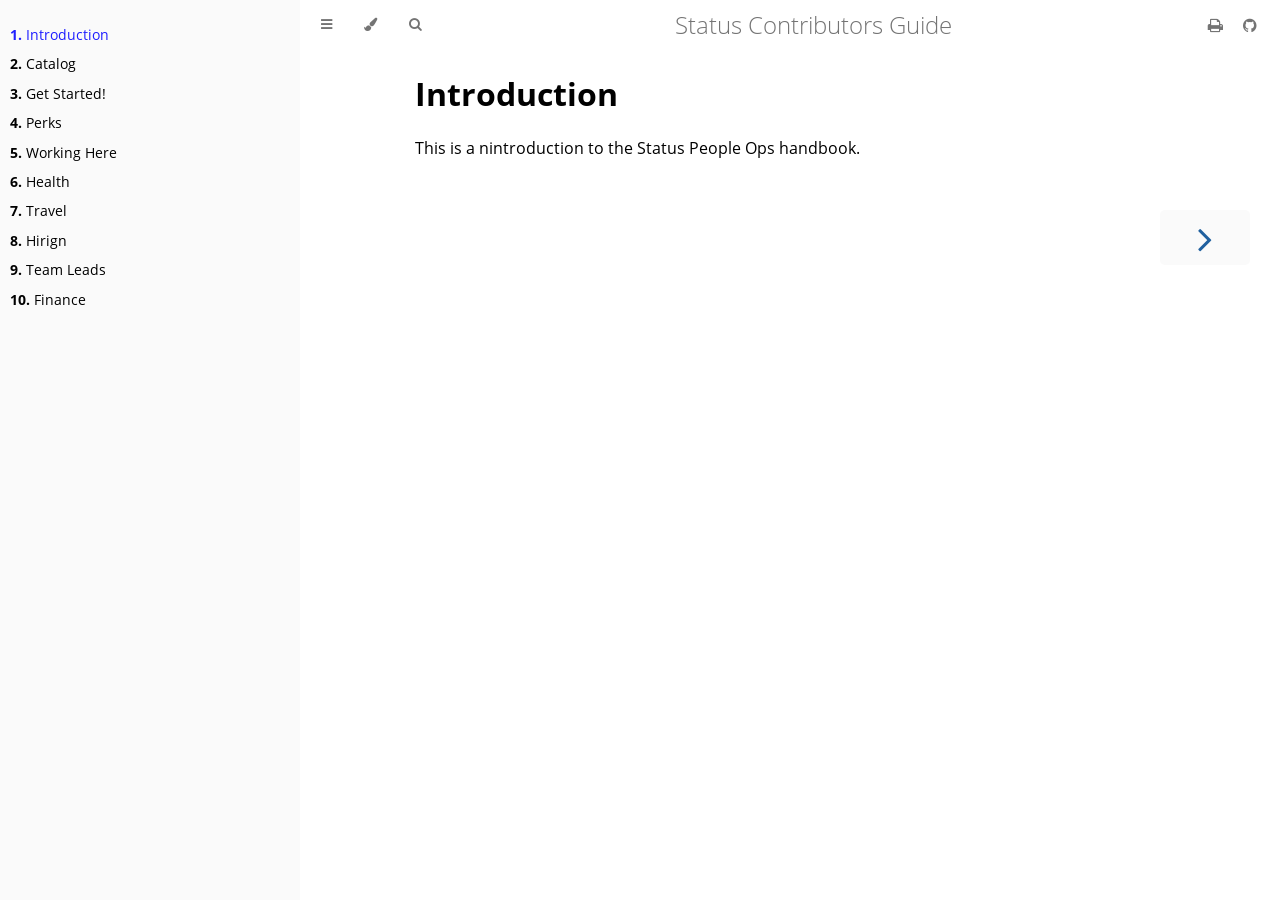
==== commit 96c11442: "Update documentation" ====
--- a/index.html
+++ b/index.html
@@ -3,7 +3,7 @@
     <head>
         <!-- Book generated using mdBook -->
         <meta charset="UTF-8">
-        <title>Introduction - Status Employee Handbook</title>
+        <title>Introduction - Status Contributors Guide</title>
                 
 
         <!-- Custom HTML head -->
@@ -112,7 +112,7 @@
                         </button>
                                             </div>
 
-                    <h1 class="menu-title">Status Employee Handbook</h1>
+                    <h1 class="menu-title">Status Contributors Guide</h1>
 
                     <div class="right-buttons">
                                                 <a href="print.html" title="Print this book" aria-label="Print this book">
